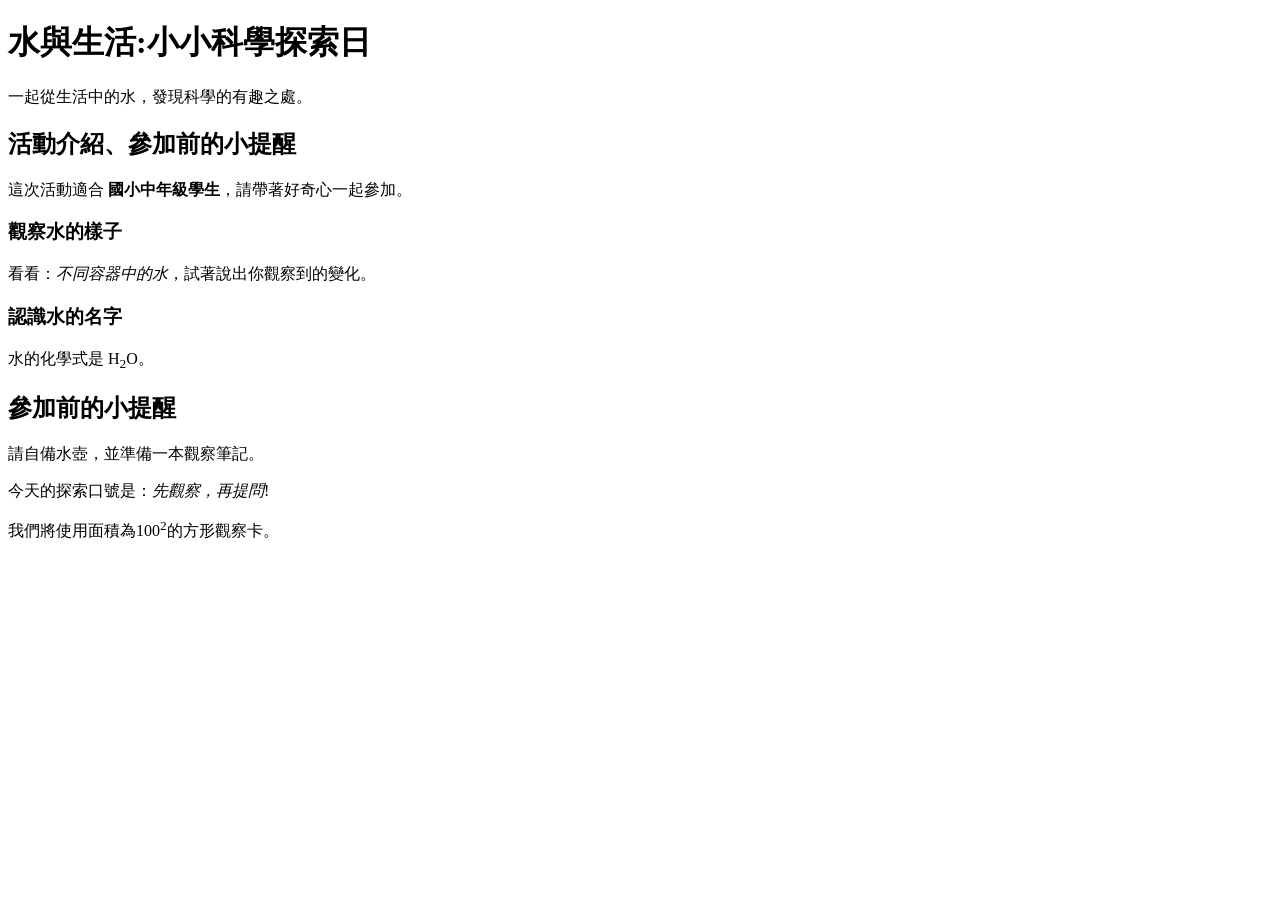
==== 01-html-text-11317045.html @ 78f957cd "Rename 01-html-text.html to 01-html-text-11317045.html" ====
<!DOCTYPE html>
<html lang="zh-Hant">
<head>
  <meta charset="UTF-8">
  <meta name="viewport" content="width=device-width, initial-scale=1.0">
  <title>小安的學習小站</title>
</head>
<body>
  <h1>水與生活:小小科學探索日</h1>
  <p>一起從生活中的水，發現科學的有趣之處。</p>

  <h2>活動介紹、參加前的小提醒</h2>
  <p>這次活動適合 <b>國小中年級學生</b>，請帶著好奇心一起參加。</p>

  <h3>觀察水的樣子</h3>
  <p>看看：<i>不同容器中的水</i>，試著說出你觀察到的變化。</p>
  <h3>認識水的名字</h3>
 <p>水的化學式是 H<sub>2</sub>O。</p>
  
  <h2>參加前的小提醒</h2>
   <p>請自備水壺，並準備一本觀察筆記。</p>
    <p>今天的探索口號是：<i>先觀察，再提問</i>!</p>
  <p>我們將使用面積為100<sup>2</sup>的方形觀察卡。</p>
</body>
</html>
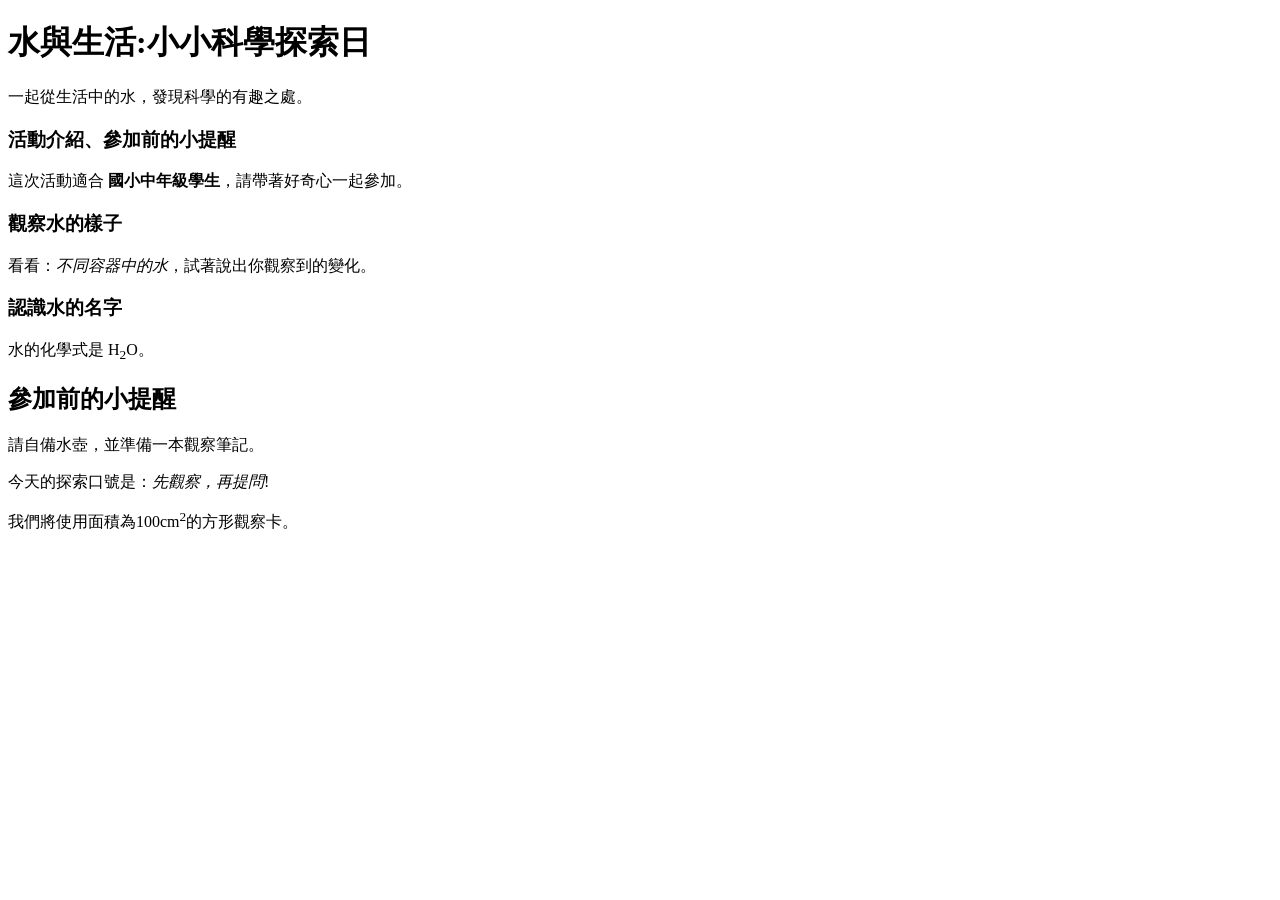
==== commit 062154f3: "Update 01-html-text-11317045.html" ====
--- a/01-html-text-11317045.html
+++ b/01-html-text-11317045.html
@@ -9,7 +9,7 @@
   <h1>水與生活:小小科學探索日</h1>
   <p>一起從生活中的水，發現科學的有趣之處。</p>
 
-  <h2>活動介紹、參加前的小提醒</h2>
+  <h3>活動介紹、參加前的小提醒</h3>
   <p>這次活動適合 <b>國小中年級學生</b>，請帶著好奇心一起參加。</p>
 
   <h3>觀察水的樣子</h3>
@@ -20,6 +20,6 @@
   <h2>參加前的小提醒</h2>
    <p>請自備水壺，並準備一本觀察筆記。</p>
     <p>今天的探索口號是：<i>先觀察，再提問</i>!</p>
-  <p>我們將使用面積為100<sup>2</sup>的方形觀察卡。</p>
+  <p>我們將使用面積為100cm<sup>2</sup>的方形觀察卡。</p>
 </body>
 </html>
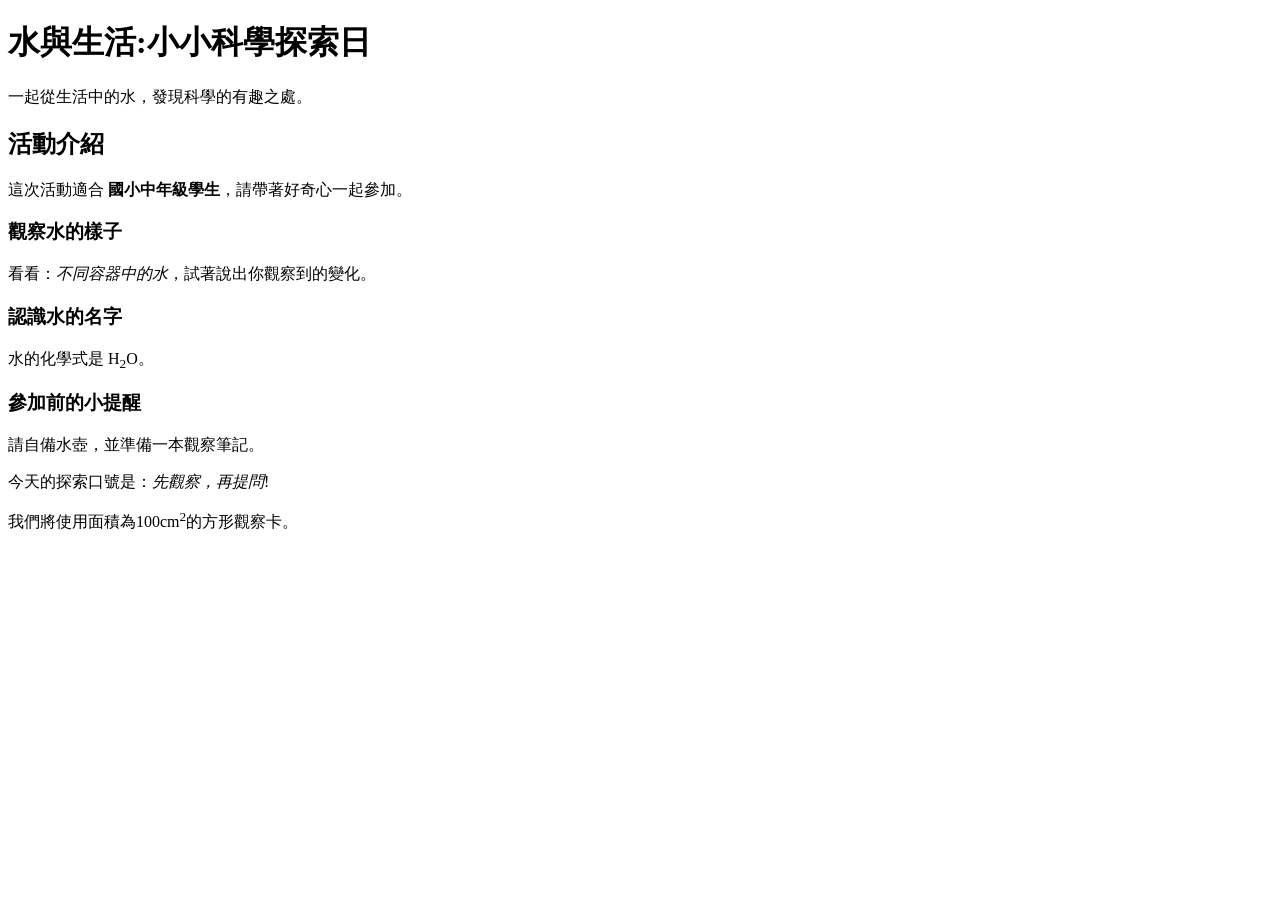
==== commit 0d2b30fd: "Update 01-html-text-11317045.html" ====
--- a/01-html-text-11317045.html
+++ b/01-html-text-11317045.html
@@ -9,7 +9,7 @@
   <h1>水與生活:小小科學探索日</h1>
   <p>一起從生活中的水，發現科學的有趣之處。</p>
 
-  <h3>活動介紹、參加前的小提醒</h3>
+  <h2>活動介紹</h2>
   <p>這次活動適合 <b>國小中年級學生</b>，請帶著好奇心一起參加。</p>
 
   <h3>觀察水的樣子</h3>
@@ -17,7 +17,7 @@
   <h3>認識水的名字</h3>
  <p>水的化學式是 H<sub>2</sub>O。</p>
   
-  <h2>參加前的小提醒</h2>
+  <h3>參加前的小提醒</h3>
    <p>請自備水壺，並準備一本觀察筆記。</p>
     <p>今天的探索口號是：<i>先觀察，再提問</i>!</p>
   <p>我們將使用面積為100cm<sup>2</sup>的方形觀察卡。</p>
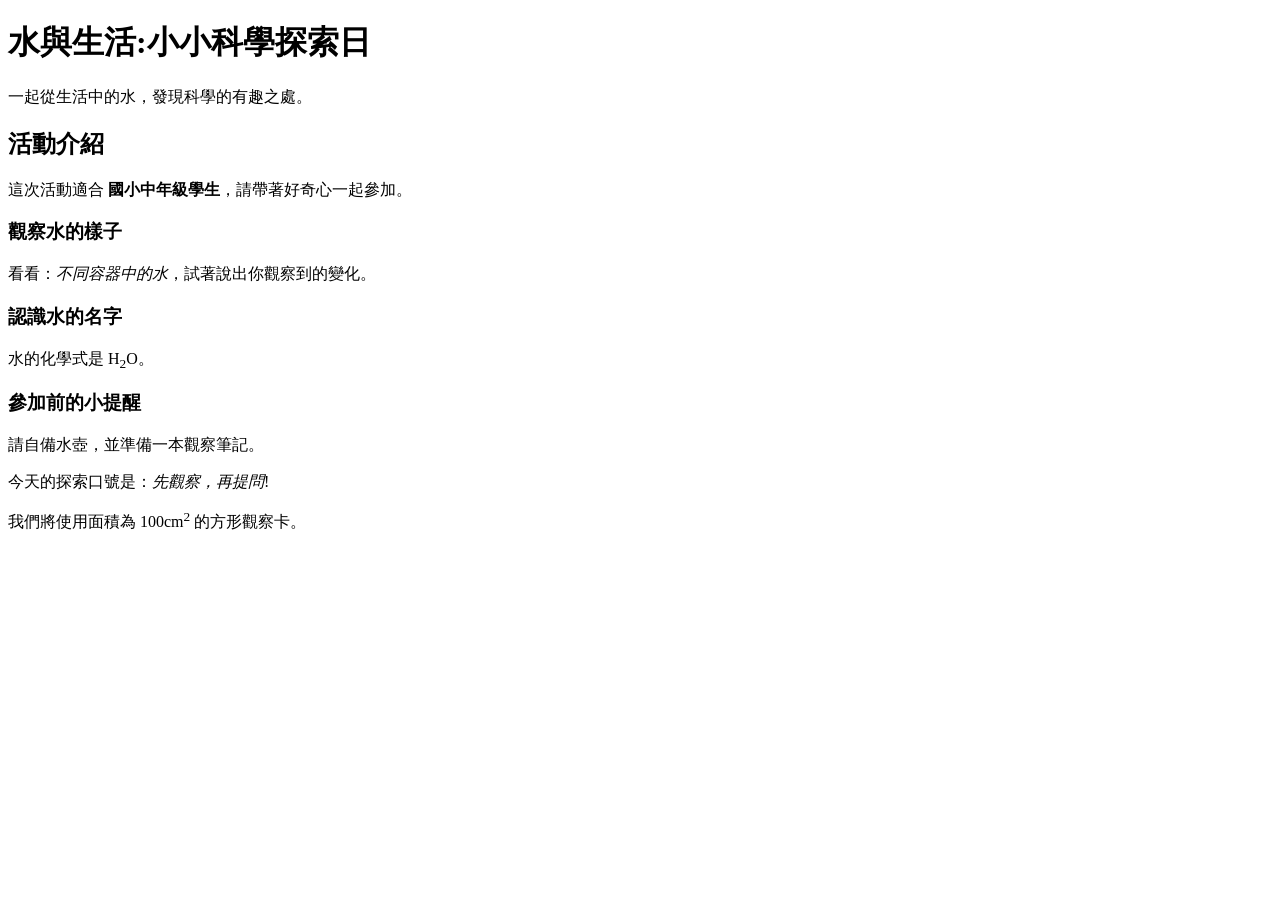
==== commit e15a9fac: "Update 01-html-text-11317045.html" ====
--- a/01-html-text-11317045.html
+++ b/01-html-text-11317045.html
@@ -20,6 +20,6 @@
   <h3>參加前的小提醒</h3>
    <p>請自備水壺，並準備一本觀察筆記。</p>
     <p>今天的探索口號是：<i>先觀察，再提問</i>!</p>
-  <p>我們將使用面積為100cm<sup>2</sup>的方形觀察卡。</p>
+<p>我們將使用面積為 100cm<sup>2</sup> 的方形觀察卡。</p>
 </body>
 </html>
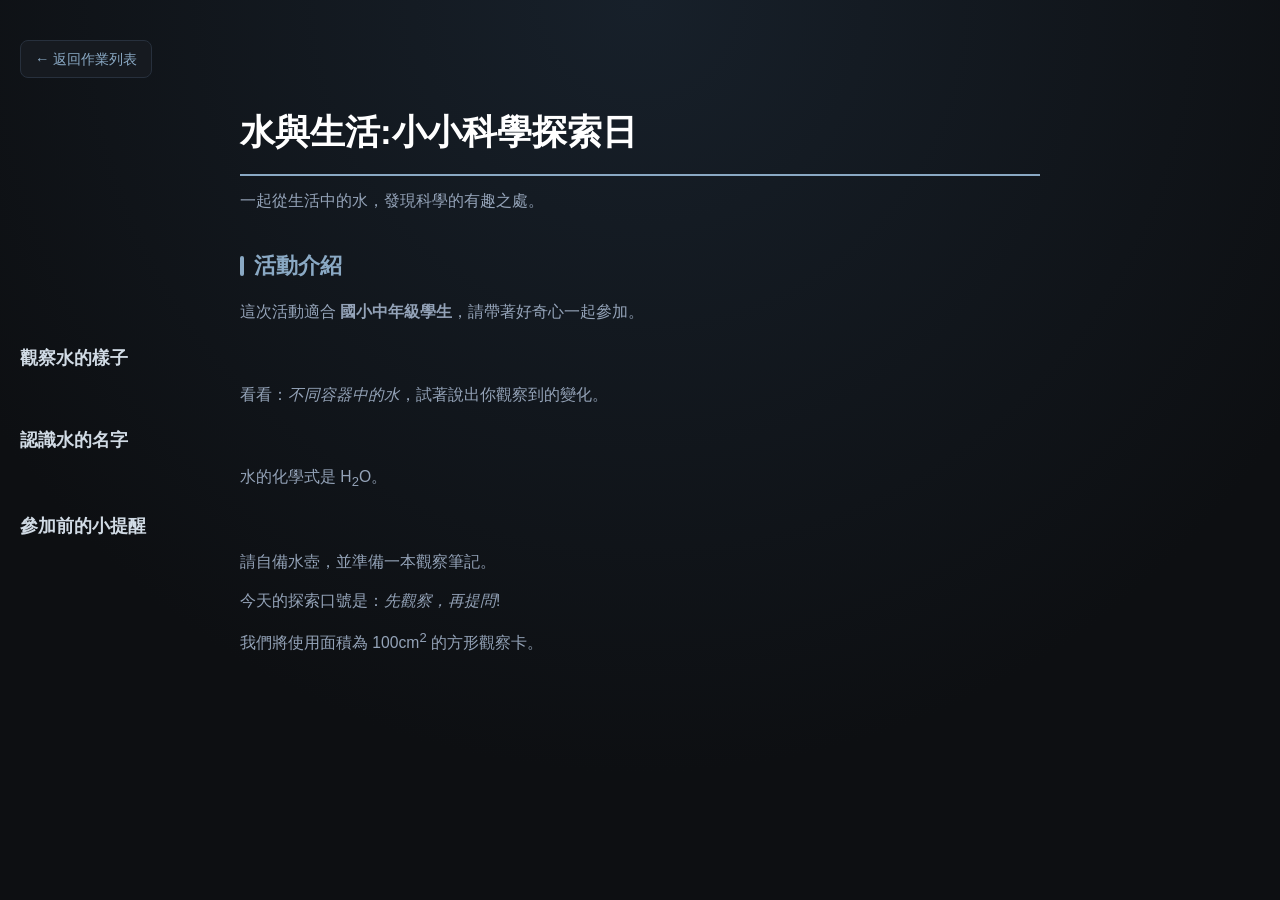
==== commit 695c5f15: "Update 01-html-text-11317045.html" ====
--- a/01-html-text-11317045.html
+++ b/01-html-text-11317045.html
@@ -3,9 +3,12 @@
 <head>
   <meta charset="UTF-8">
   <meta name="viewport" content="width=device-width, initial-scale=1.0">
-  <title>小安的學習小站</title>
+  <title>水與生活:小小科學探索日</title>
+  <link rel="stylesheet" href="style.css">
 </head>
 <body>
+  <a href="homework.html" class="nav-back">&larr; 返回作業列表</a>
+
   <h1>水與生活:小小科學探索日</h1>
   <p>一起從生活中的水，發現科學的有趣之處。</p>
 
@@ -14,12 +17,13 @@
 
   <h3>觀察水的樣子</h3>
   <p>看看：<i>不同容器中的水</i>，試著說出你觀察到的變化。</p>
+  
   <h3>認識水的名字</h3>
- <p>水的化學式是 H<sub>2</sub>O。</p>
+  <p>水的化學式是 H<sub>2</sub>O。</p>
   
   <h3>參加前的小提醒</h3>
-   <p>請自備水壺，並準備一本觀察筆記。</p>
-    <p>今天的探索口號是：<i>先觀察，再提問</i>!</p>
-<p>我們將使用面積為 100cm<sup>2</sup> 的方形觀察卡。</p>
+  <p>請自備水壺，並準備一本觀察筆記。</p>
+  <p>今天的探索口號是：<i>先觀察，再提問</i>!</p>
+  <p>我們將使用面積為 100cm<sup>2</sup> 的方形觀察卡。</p>
 </body>
 </html>
--- a/style.css
+++ b/style.css
@@ -0,0 +1,247 @@
+/* =========================================================
+   極致深黑 × 莫蘭迪藍 全站統一樣式庫 (style.css)
+   ========================================================= */
+
+/* 1. 全局變數與重置 */
+:root {
+  --bg-dark: #0d0f12;           /* 深黑背景 */
+  --bg-card: #161a20;           /* 卡片與容器背景 */
+  --bg-input: #1e242c;          /* 輸入框背景 */
+  --color-primary: #8aa9c4;      /* 主莫蘭迪藍 */
+  --color-accent: #5a7d9a;       /* 次要莫蘭迪藍/懸浮色 */
+  --color-text-main: #f0f4f8;    /* 主要白字 */
+  --color-text-sub: #94a3b8;     /* 次要灰字 */
+  --border-color: #27303d;       /* 邊框線條 */
+  --radius-sm: 8px;
+  --radius-md: 12px;
+  --transition-speed: 0.25s;
+}
+
+* {
+  box-sizing: border-box;
+  margin: 0;
+  padding: 0;
+}
+
+body {
+  font-family: -apple-system, BlinkMacSystemFont, "Segoe UI", Roboto, "Helvetica Neue", Arial, sans-serif;
+  background-color: var(--bg-dark);
+  background-image: radial-gradient(circle at 50% 0%, #17202a 0%, var(--bg-dark) 70%);
+  color: var(--color-text-main);
+  line-height: 1.7;
+  padding: 40px 20px;
+  min-height: 100vh;
+}
+
+/* 容器寬度限制 */
+.container, body > h1, body > p, body > h2, body > ul, body > ol, body > table, body > div, body > fieldset, body > button {
+  max-width: 800px;
+  margin-left: auto;
+  margin-right: auto;
+}
+
+/* 2. 標題與語意標籤美化 */
+h1 {
+  font-size: 2.2rem;
+  color: #ffffff;
+  margin-bottom: 12px;
+  border-bottom: 2px solid var(--color-primary);
+  padding-bottom: 12px;
+}
+
+h2 {
+  font-size: 1.4rem;
+  color: var(--color-primary);
+  margin-top: 32px;
+  margin-bottom: 14px;
+  display: flex;
+  align-items: center;
+}
+
+h2::before {
+  content: "";
+  display: inline-block;
+  width: 4px;
+  height: 1.2rem;
+  background-color: var(--color-primary);
+  margin-right: 10px;
+  border-radius: 2px;
+}
+
+h3 {
+  font-size: 1.1rem;
+  color: #d1dbe5;
+  margin-top: 18px;
+  margin-bottom: 8px;
+}
+
+p {
+  color: var(--color-text-sub);
+  margin-bottom: 12px;
+  font-size: 0.98rem;
+}
+
+/* 頂部返回導覽按鈕 */
+.nav-back {
+  display: inline-block;
+  color: var(--color-primary);
+  text-decoration: none;
+  font-size: 0.9rem;
+  margin-bottom: 24px;
+  padding: 6px 14px;
+  background: var(--bg-card);
+  border: 1px solid var(--border-color);
+  border-radius: var(--radius-sm);
+  transition: all var(--transition-speed) ease;
+}
+
+.nav-back:hover {
+  background: var(--color-primary);
+  color: var(--bg-dark);
+}
+
+/* 3. 清單美化 (UL & OL) */
+ul, ol {
+  background: var(--bg-card);
+  border: 1px solid var(--border-color);
+  padding: 20px 20px 20px 40px;
+  border-radius: var(--radius-md);
+  margin-bottom: 20px;
+}
+
+li {
+  color: var(--color-text-main);
+  margin-bottom: 8px;
+}
+
+li:last-child {
+  margin-bottom: 0;
+}
+
+/* 4. 表格美化 (Table) */
+table {
+  width: 100%;
+  border-collapse: collapse;
+  background: var(--bg-card);
+  border-radius: var(--radius-md);
+  overflow: hidden;
+  border: 1px solid var(--border-color);
+  margin-bottom: 24px;
+}
+
+caption {
+  text-align: left;
+  font-weight: bold;
+  color: var(--color-primary);
+  margin-bottom: 10px;
+}
+
+th {
+  background-color: #1c232d;
+  color: var(--color-primary);
+  font-weight: 600;
+  padding: 12px 16px;
+  text-align: left;
+  border-bottom: 1px solid var(--border-color);
+}
+
+td {
+  padding: 12px 16px;
+  border-bottom: 1px solid var(--border-color);
+  color: var(--color-text-main);
+  font-size: 0.95rem;
+}
+
+tr:last-child td {
+  border-bottom: none;
+}
+
+tr:hover td {
+  background-color: rgba(138, 169, 196, 0.05);
+}
+
+/* 5. 表單元件美化 (Form Controls) */
+fieldset {
+  background: var(--bg-card);
+  border: 1px solid var(--border-color);
+  border-radius: var(--radius-md);
+  padding: 20px;
+  margin-bottom: 20px;
+}
+
+legend {
+  color: var(--color-primary);
+  font-weight: 600;
+  padding: 0 10px;
+}
+
+label {
+  color: var(--color-text-main);
+  font-size: 0.95rem;
+}
+
+input[type="text"], input[type="email"], select, textarea {
+  width: 100%;
+  padding: 10px 14px;
+  background-color: var(--bg-input);
+  border: 1px solid var(--border-color);
+  border-radius: var(--radius-sm);
+  color: var(--color-text-main);
+  font-size: 0.95rem;
+  margin-top: 6px;
+  margin-bottom: 12px;
+  transition: border-color var(--transition-speed) ease;
+}
+
+input[type="text"]:focus, input[type="email"]:focus, select:focus, textarea:focus {
+  outline: none;
+  border-color: var(--color-primary);
+}
+
+input[type="radio"], input[type="checkbox"] {
+  accent-color: var(--color-primary);
+  margin-right: 8px;
+}
+
+button {
+  background-color: var(--color-primary);
+  color: var(--bg-dark);
+  font-weight: 600;
+  padding: 10px 20px;
+  border: none;
+  border-radius: var(--radius-sm);
+  cursor: pointer;
+  transition: all var(--transition-speed) ease;
+}
+
+button:disabled {
+  background-color: #2c3540;
+  color: #64748b;
+  cursor: not-allowed;
+}
+
+/* 6. 多媒體元件 (Media Controls) */
+img, video {
+  max-width: 100%;
+  border-radius: var(--radius-sm);
+  border: 1px solid var(--border-color);
+  margin-top: 8px;
+  margin-bottom: 12px;
+}
+
+audio {
+  width: 100%;
+  margin-top: 8px;
+  margin-bottom: 12px;
+  border-radius: 30px;
+}
+
+/* 連結標籤 */
+a {
+  color: var(--color-primary);
+  transition: color var(--transition-speed) ease;
+}
+
+a:hover {
+  color: #adc7de;
+}
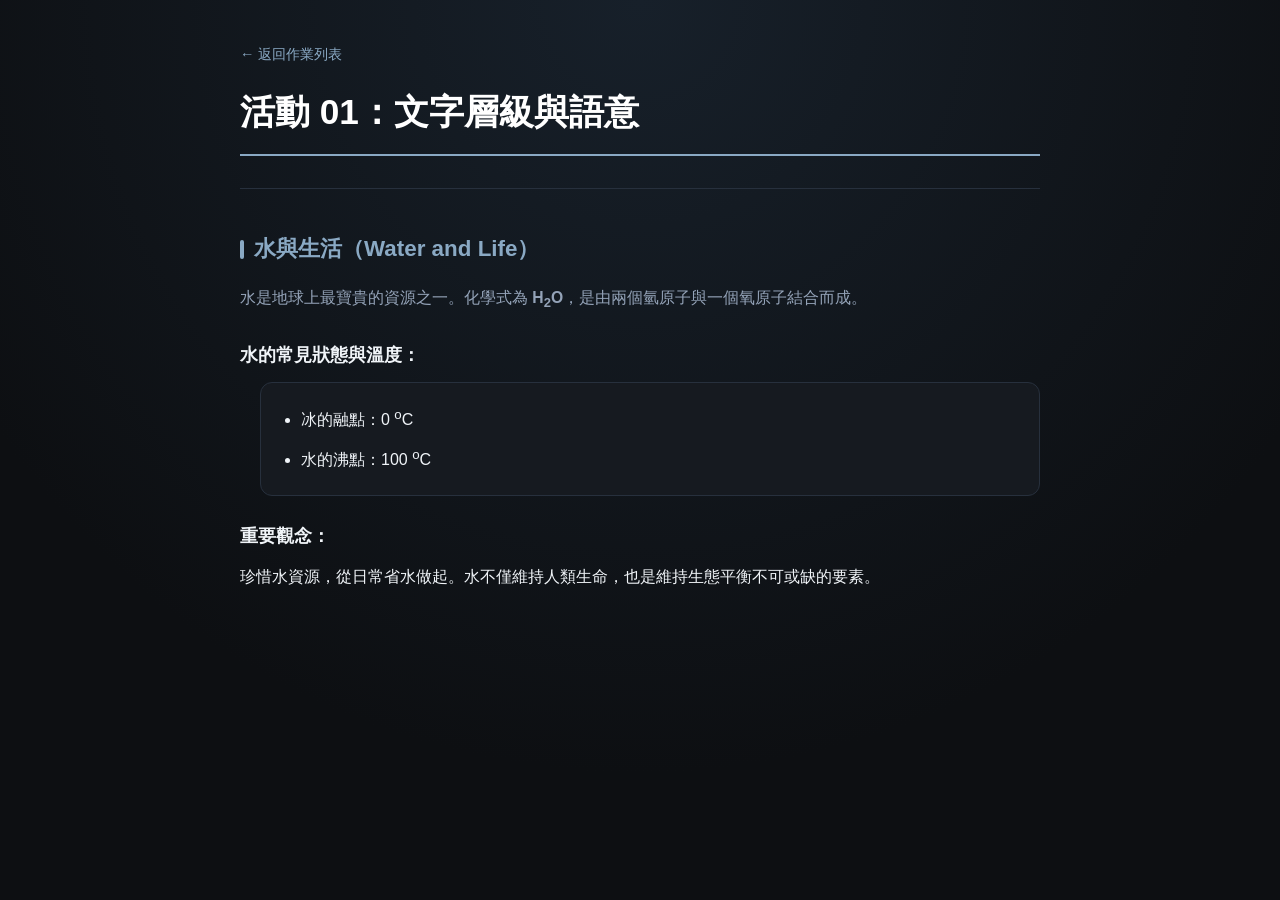
==== commit ca1f7365: "Update 01-html-text-11317045.html" ====
--- a/01-html-text-11317045.html
+++ b/01-html-text-11317045.html
@@ -1,29 +1,36 @@
 <!DOCTYPE html>
-<html lang="zh-Hant">
+<html lang="zh-TW">
 <head>
-  <meta charset="UTF-8">
-  <meta name="viewport" content="width=device-width, initial-scale=1.0">
-  <title>水與生活:小小科學探索日</title>
-  <link rel="stylesheet" href="style.css">
+    <meta charset="UTF-8">
+    <meta name="viewport" content="width=device-width, initial-scale=1.0">
+    <title>活動 01：文字層級與語意 | 水與生活</title>
+    <link rel="stylesheet" href="style.css">
 </head>
 <body>
-  <a href="homework.html" class="nav-back">&larr; 返回作業列表</a>
+    <div class="container">
+        <header style="margin-bottom: 40px; border-bottom: 1px solid var(--border-color); padding-bottom: 20px;">
+            <a href="homework.html" style="color: var(--color-primary); text-decoration: none; font-size: 0.9rem;">&larr; 返回作業列表</a>
+            <h1 style="margin-top: 15px;">活動 01：文字層級與語意</h1>
+        </header>
 
-  <h1>水與生活:小小科學探索日</h1>
-  <p>一起從生活中的水，發現科學的有趣之處。</p>
+        <main class="assignment-card" style="display: block; line-height: 1.8;">
+            <h2 style="color: var(--color-primary); margin-bottom: 15px;">水與生活（Water and Life）</h2>
+            
+            <p style="margin-bottom: 15px;">
+                水是地球上最寶貴的資源之一。化學式為 <strong>H<sub>2</sub>O</strong>，是由兩個氫原子與一個氧原子結合而成。
+            </p>
 
-  <h2>活動介紹</h2>
-  <p>這次活動適合 <b>國小中年級學生</b>，請帶著好奇心一起參加。</p>
+            <h3 style="color: var(--text-main); margin: 25px 0 10px 0;">水的常見狀態與溫度：</h3>
+            <ul style="margin-left: 20px; color: var(--text-sub); margin-bottom: 20px;">
+                <li>冰的融點：0 <sup>o</sup>C</li>
+                <li>水的沸點：100 <sup>o</sup>C</li>
+            </ul>
 
-  <h3>觀察水的樣子</h3>
-  <p>看看：<i>不同容器中的水</i>，試著說出你觀察到的變化。</p>
-  
-  <h3>認識水的名字</h3>
-  <p>水的化學式是 H<sub>2</sub>O。</p>
-  
-  <h3>參加前的小提醒</h3>
-  <p>請自備水壺，並準備一本觀察筆記。</p>
-  <p>今天的探索口號是：<i>先觀察，再提問</i>!</p>
-  <p>我們將使用面積為 100cm<sup>2</sup> 的方形觀察卡。</p>
+            <h3 style="color: var(--text-main); margin: 25px 0 10px 0;">重要觀念：</h3>
+            <p style="color: var(--text-sub);">
+                珍惜水資源，從日常省水做起。水不僅維持人類生命，也是維持生態平衡不可或缺的要素。
+            </p>
+        </main>
+    </div>
 </body>
 </html>
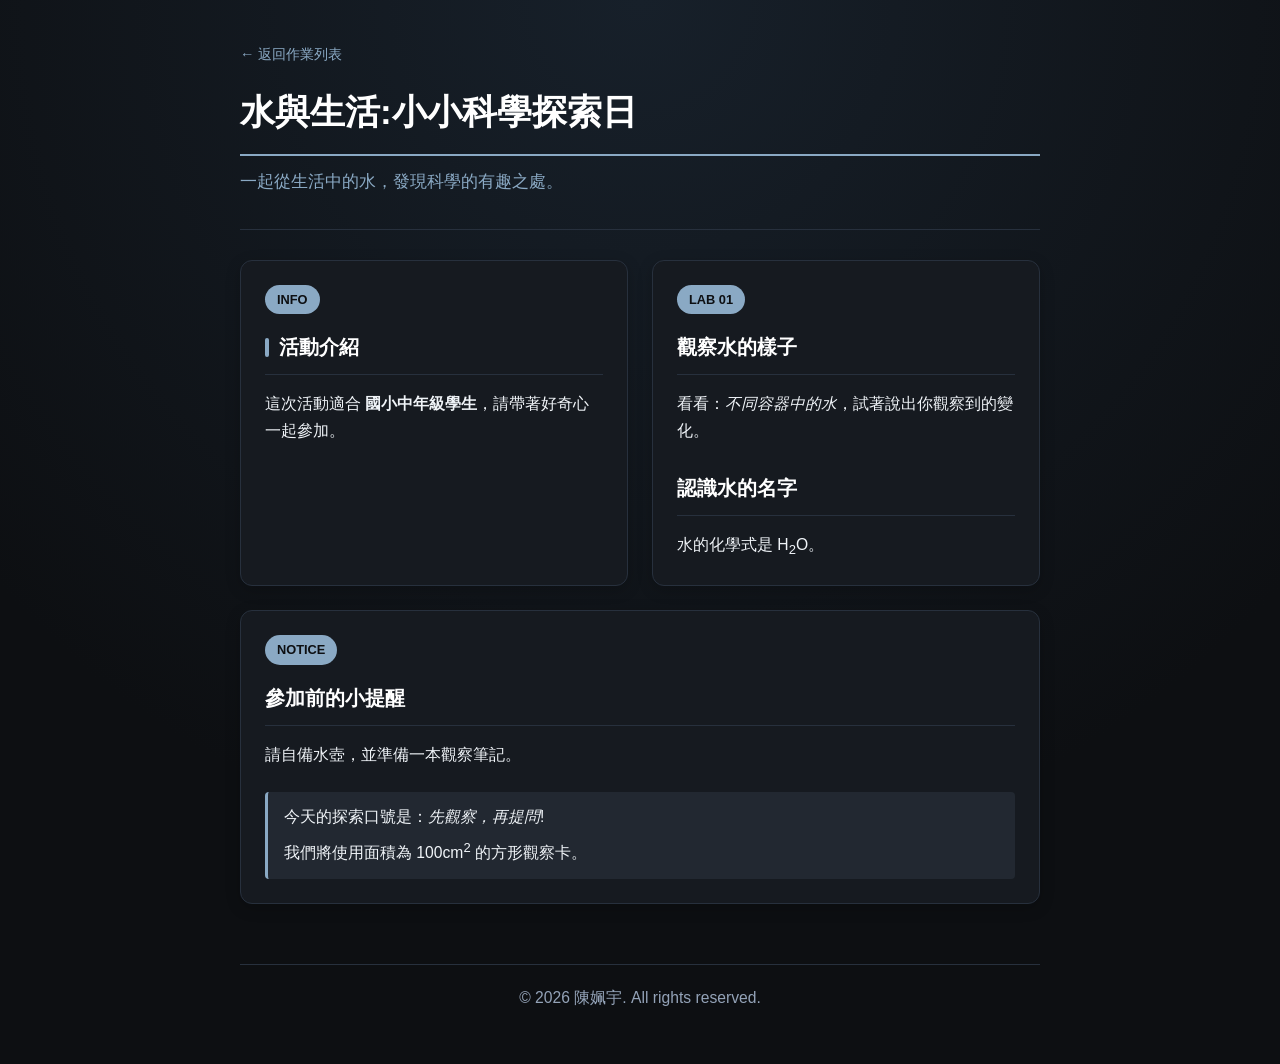
==== commit 65af8704: "Update 01-html-text-11317045.html" ====
--- a/01-html-text-11317045.html
+++ b/01-html-text-11317045.html
@@ -1,36 +1,121 @@
 <!DOCTYPE html>
-<html lang="zh-TW">
+<html lang="zh-Hant">
 <head>
-    <meta charset="UTF-8">
-    <meta name="viewport" content="width=device-width, initial-scale=1.0">
-    <title>活動 01：文字層級與語意 | 水與生活</title>
-    <link rel="stylesheet" href="style.css">
+  <meta charset="UTF-8">
+  <meta name="viewport" content="width=device-width, initial-scale=1.0">
+  <title>水與生活:小小科學探索日</title>
+  <link rel="stylesheet" href="style.css">
+  <style>
+    /* 學習單卡片網格佈局 */
+    .worksheet-grid {
+      display: grid;
+      grid-template-columns: repeat(auto-fit, minmax(300px, 1fr));
+      gap: 24px;
+      margin-top: 24px;
+    }
+
+    /* 任務卡片樣式 */
+    .task-card {
+      background: var(--bg-card);
+      border: 1px solid var(--border-color);
+      border-radius: var(--radius-md);
+      padding: 24px;
+      display: flex;
+      flex-direction: column;
+      gap: 16px;
+      box-shadow: 0 4px 15px rgba(0, 0, 0, 0.2);
+    }
+
+    /* 任務標籤 */
+    .task-badge {
+      display: inline-block;
+      background: var(--color-primary);
+      color: var(--bg-dark);
+      font-size: 0.8rem;
+      font-weight: bold;
+      padding: 4px 12px;
+      border-radius: 20px;
+      align-self: flex-start;
+    }
+
+    .task-card h2, .task-card h3 {
+      color: #ffffff;
+      margin: 0;
+      font-size: 1.25rem;
+      border-bottom: 1px solid var(--border-color);
+      padding-bottom: 10px;
+    }
+
+    .task-card p {
+      color: var(--text-sub);
+      line-height: 1.7;
+      margin: 0;
+    }
+
+    /* 強調重點區塊 */
+    .highlight-box {
+      background: rgba(138, 169, 196, 0.1);
+      border-left: 3px solid var(--color-primary);
+      padding: 12px 16px;
+      border-radius: 4px;
+      margin-top: 8px;
+    }
+
+    /* 橫跨全寬的滿版卡片 */
+    .task-card.full-width {
+      grid-column: 1 / -1;
+    }
+  </style>
 </head>
 <body>
-    <div class="container">
-        <header style="margin-bottom: 40px; border-bottom: 1px solid var(--border-color); padding-bottom: 20px;">
-            <a href="homework.html" style="color: var(--color-primary); text-decoration: none; font-size: 0.9rem;">&larr; 返回作業列表</a>
-            <h1 style="margin-top: 15px;">活動 01：文字層級與語意</h1>
-        </header>
+  <div class="container">
+    
+    <!-- 頂部頁籤與主標題 -->
+    <header style="margin-bottom: 30px; border-bottom: 1px solid var(--border-color); padding-bottom: 20px;">
+      <a href="homework.html" style="color: var(--color-primary); text-decoration: none; font-size: 0.9rem;">&larr; 返回作業列表</a>
+      <h1 style="margin-top: 15px; font-size: 2.2rem; color: #ffffff;">水與生活:小小科學探索日</h1>
+      <p style="color: var(--color-primary); font-size: 1.05rem; margin-top: 8px;">一起從生活中的水，發現科學的有趣之處。</p>
+    </header>
 
-        <main class="assignment-card" style="display: block; line-height: 1.8;">
-            <h2 style="color: var(--color-primary); margin-bottom: 15px;">水與生活（Water and Life）</h2>
-            
-            <p style="margin-bottom: 15px;">
-                水是地球上最寶貴的資源之一。化學式為 <strong>H<sub>2</sub>O</strong>，是由兩個氫原子與一個氧原子結合而成。
-            </p>
+    <!-- 學習單/探索任務看板網格 -->
+    <div class="worksheet-grid">
 
-            <h3 style="color: var(--text-main); margin: 25px 0 10px 0;">水的常見狀態與溫度：</h3>
-            <ul style="margin-left: 20px; color: var(--text-sub); margin-bottom: 20px;">
-                <li>冰的融點：0 <sup>o</sup>C</li>
-                <li>水的沸點：100 <sup>o</sup>C</li>
-            </ul>
+      <!-- 卡片 1：活動介紹 -->
+      <div class="task-card">
+        <span class="task-badge">INFO</span>
+        <h2>活動介紹</h2>
+        <p>這次活動適合 <b>國小中年級學生</b>，請帶著好奇心一起參加。</p>
+      </div>
 
-            <h3 style="color: var(--text-main); margin: 25px 0 10px 0;">重要觀念：</h3>
-            <p style="color: var(--text-sub);">
-                珍惜水資源，從日常省水做起。水不僅維持人類生命，也是維持生態平衡不可或缺的要素。
-            </p>
-        </main>
+      <!-- 卡片 2：科學探索任務 -->
+      <div class="task-card">
+        <span class="task-badge">LAB 01</span>
+        <h3>觀察水的樣子</h3>
+        <p>看看：<i>不同容器中的水</i>，試著說出你觀察到的變化。</p>
+
+        <h3 style="margin-top: 10px;">認識水的名字</h3>
+        <p>水的化學式是 H<sub>2</sub>O。</p>
+      </div>
+
+      <!-- 卡片 3：行前提醒與注意事項（橫跨全寬） -->
+      <div class="task-card full-width">
+        <span class="task-badge">NOTICE</span>
+        <h3>參加前的小提醒</h3>
+        <p>請自備水壺，並準備一本觀察筆記。</p>
+        
+        <div class="highlight-box">
+          <p>今天的探索口號是：<i>先觀察，再提問</i>!</p>
+          <p style="margin-top: 6px;">我們將使用面積為 100cm<sup>2</sup> 的方形觀察卡。</p>
+        </div>
+      </div>
+
     </div>
+
+    <!-- 頁尾 -->
+    <footer style="margin-top: 60px; text-align: center; color: var(--text-sub); font-size: 0.85rem; padding-top: 20px; border-top: 1px solid var(--border-color);">
+      <p>&copy; 2026 陳姵宇. All rights reserved.</p>
+    </footer>
+
+  </div>
 </body>
 </html>
